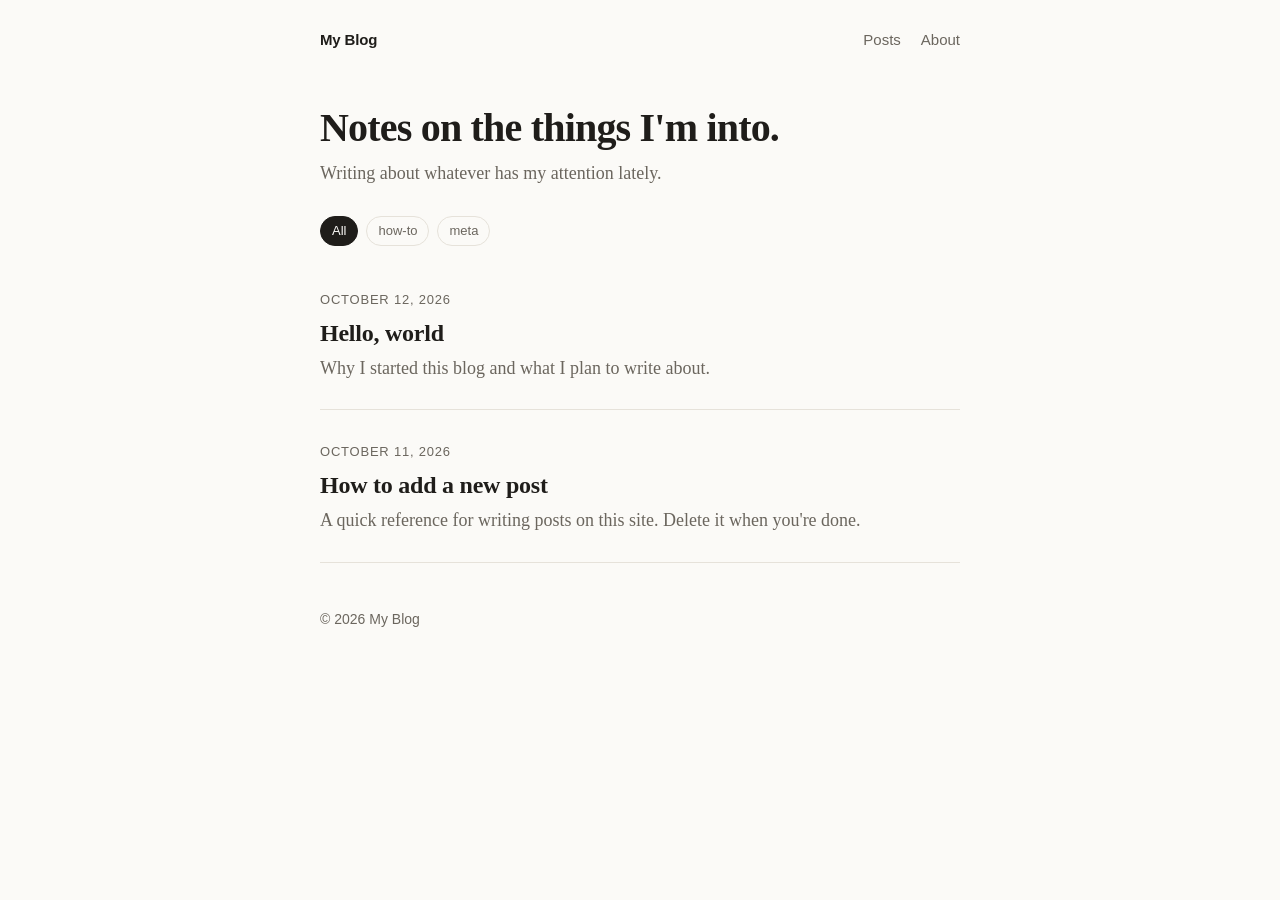
==== index.html @ a69ee1bb "Initial blog Co-Authored-By: Claude Opus 5.5 <noreply@anthropic.com>" ====
<!doctype html>
<html lang="en">
<head>
  <meta charset="utf-8">
  <meta name="viewport" content="width=device-width, initial-scale=1">
  <title>My Blog</title>
  <meta name="description" content="Notes on the things I'm into.">
  <link rel="stylesheet" href="style.css">
</head>
<body>
  <header class="site-header">
    <a class="site-title" href="index.html">My Blog</a>
    <nav><a href="index.html">Posts</a><a href="about.html">About</a></nav>
  </header>

  <main class="wrap">
    <section class="intro">
      <h1>Notes on the things I'm into.</h1>
      <p>Writing about whatever has my attention lately.</p>
    </section>
    <div id="tags" class="tags" aria-label="Filter by topic"></div>
    <ol id="post-list" class="post-list"></ol>
  </main>

  <footer class="site-footer">© <span id="year"></span> My Blog</footer>
  <script src="app.js"></script>
  <script>renderIndex();</script>
</body>
</html>
---- style.css ----
:root {
  --bg: #fbfaf7;
  --fg: #1f1d1a;
  --muted: #6b665e;
  --line: #e6e2da;
  --accent: #b4532a;
  --code-bg: #f1eee8;
  --serif: "Iowan Old Style", "Palatino Linotype", Palatino, Georgia, serif;
  --sans: -apple-system, BlinkMacSystemFont, "Segoe UI", Roboto, sans-serif;
}
@media (prefers-color-scheme: dark) {
  :root {
    --bg: #171614;
    --fg: #ebe7e0;
    --muted: #a19b91;
    --line: #2e2b27;
    --accent: #e08a5f;
    --code-bg: #24221f;
  }
}

* { box-sizing: border-box; }
html { -webkit-text-size-adjust: 100%; }
body {
  margin: 0;
  background: var(--bg);
  color: var(--fg);
  font: 18px/1.65 var(--serif);
}
a { color: var(--accent); text-underline-offset: 3px; }
a:hover { text-decoration-thickness: 2px; }

.site-header, .wrap, .site-footer { max-width: 680px; margin: 0 auto; padding: 0 20px; }
.site-header {
  display: flex; justify-content: space-between; align-items: baseline;
  padding-top: 28px; padding-bottom: 28px;
  font-family: var(--sans); font-size: 15px;
}
.site-title { color: var(--fg); font-weight: 700; text-decoration: none; letter-spacing: -0.01em; }
.site-header nav a { color: var(--muted); text-decoration: none; margin-left: 20px; }
.site-header nav a:hover, .site-header nav a[aria-current] { color: var(--fg); }

.intro h1 { font-size: clamp(30px, 6vw, 40px); line-height: 1.15; margin: 24px 0 8px; letter-spacing: -0.02em; }
.intro p { color: var(--muted); margin: 0 0 28px; }

.tags { display: flex; flex-wrap: wrap; gap: 8px; margin: 0 0 12px; font-family: var(--sans); }
.tag {
  font-size: 13px; padding: 3px 11px; border: 1px solid var(--line); border-radius: 999px;
  color: var(--muted); text-decoration: none;
}
.tag:hover { color: var(--fg); border-color: var(--muted); }
.tag.on { background: var(--fg); color: var(--bg); border-color: var(--fg); }

.post-list { list-style: none; padding: 0; margin: 0; }
.post-list li { padding: 26px 0; border-bottom: 1px solid var(--line); }
.post-list h2 { font-size: 24px; line-height: 1.25; margin: 4px 0 6px; letter-spacing: -0.01em; }
.post-list h2 a { color: var(--fg); text-decoration: none; }
.post-list h2 a:hover { color: var(--accent); }
.post-list p { margin: 0; color: var(--muted); }
time { font-family: var(--sans); font-size: 13px; color: var(--muted); text-transform: uppercase; letter-spacing: 0.06em; }

.post h1 { font-size: clamp(30px, 6vw, 42px); line-height: 1.15; margin: 6px 0 14px; letter-spacing: -0.02em; }
.post header { margin: 16px 0 32px; }
.post h2 { font-size: 24px; margin: 1.8em 0 0.4em; }
.post img { max-width: 100%; height: auto; border-radius: 6px; }
.post blockquote { margin: 1.5em 0; padding-left: 18px; border-left: 3px solid var(--accent); color: var(--muted); }
.post code { font: 0.85em ui-monospace, SFMono-Regular, Menlo, monospace; background: var(--code-bg); padding: 2px 5px; border-radius: 4px; }
.post pre { background: var(--code-bg); padding: 16px; border-radius: 8px; overflow-x: auto; }
.post pre code { padding: 0; background: none; }
.back { font-family: var(--sans); font-size: 15px; text-decoration: none; display: inline-block; margin-top: 32px; }

.site-footer { padding-top: 48px; padding-bottom: 48px; color: var(--muted); font: 14px var(--sans); }
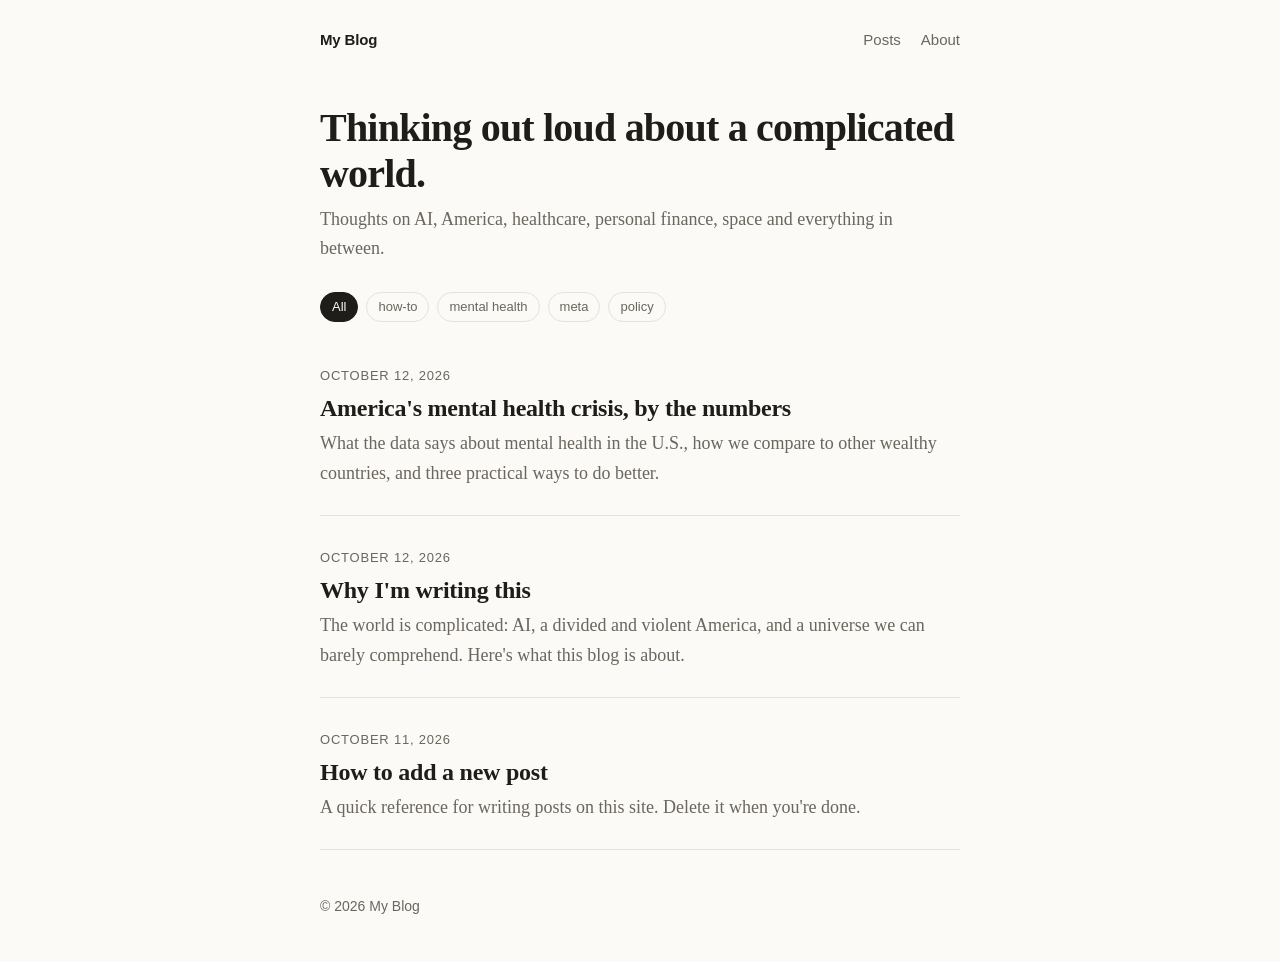
==== commit 46cab9ba: "Add intro post and update home page tagline Replaces the placeholder hello-world post with an intro " ====
--- a/index.html
+++ b/index.html
@@ -4,7 +4,7 @@
   <meta charset="utf-8">
   <meta name="viewport" content="width=device-width, initial-scale=1">
   <title>My Blog</title>
-  <meta name="description" content="Notes on the things I'm into.">
+  <meta name="description" content="Thoughts on AI, America, healthcare, personal finance, space and everything in between.">
   <link rel="stylesheet" href="style.css">
 </head>
 <body>
@@ -15,8 +15,8 @@
 
   <main class="wrap">
     <section class="intro">
-      <h1>Notes on the things I'm into.</h1>
-      <p>Writing about whatever has my attention lately.</p>
+      <h1>Thinking out loud about a complicated world.</h1>
+      <p>Thoughts on AI, America, healthcare, personal finance, space and everything in between.</p>
     </section>
     <div id="tags" class="tags" aria-label="Filter by topic"></div>
     <ol id="post-list" class="post-list"></ol>
--- a/style.css
+++ b/style.css
@@ -70,3 +70,9 @@
 .back { font-family: var(--sans); font-size: 15px; text-decoration: none; display: inline-block; margin-top: 32px; }
 
 .site-footer { padding-top: 48px; padding-bottom: 48px; color: var(--muted); font: 14px var(--sans); }
+
+.post table { border-collapse: collapse; width: 100%; margin: 1.2em 0; font: 15px/1.5 var(--sans); }
+.post th, .post td { text-align: left; padding: 8px 10px; border-bottom: 1px solid var(--line); }
+.post th { color: var(--muted); font-weight: 600; }
+.post hr { border: 0; border-top: 1px solid var(--line); margin: 2.5em 0; }
+.post h3 { font-size: 20px; margin: 1.6em 0 0.3em; }
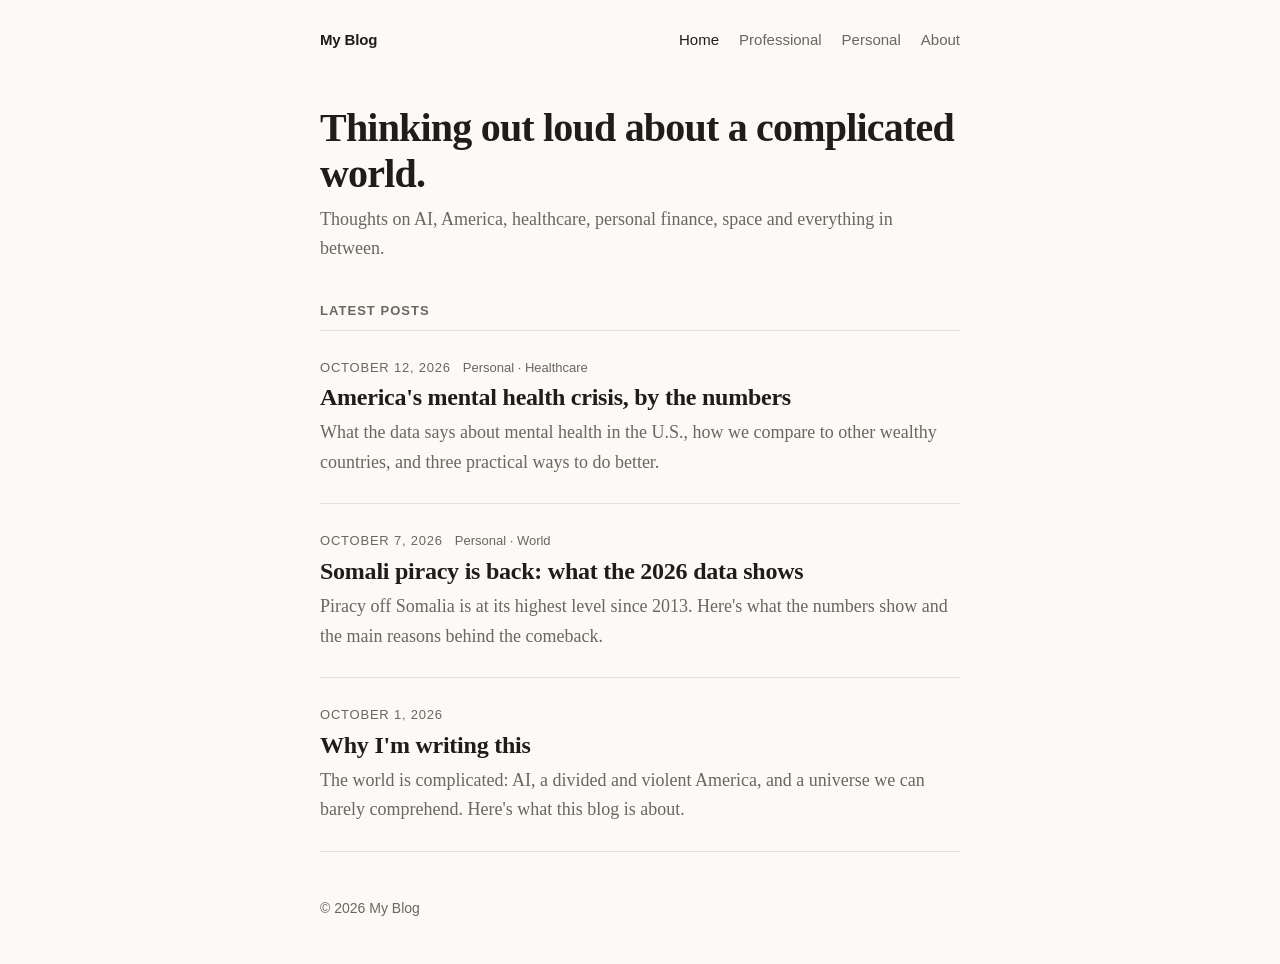
==== commit f395dd08: "Split the blog into Professional and Personal sections by topic Adds professional.html and personal." ====
--- a/index.html
+++ b/index.html
@@ -10,7 +10,7 @@
 <body>
   <header class="site-header">
     <a class="site-title" href="index.html">My Blog</a>
-    <nav><a href="index.html">Posts</a><a href="about.html">About</a></nav>
+    <nav><a href="index.html" aria-current="page">Home</a><a href="professional.html">Professional</a><a href="personal.html">Personal</a><a href="about.html">About</a></nav>
   </header>
 
   <main class="wrap">
@@ -18,7 +18,7 @@
       <h1>Thinking out loud about a complicated world.</h1>
       <p>Thoughts on AI, America, healthcare, personal finance, space and everything in between.</p>
     </section>
-    <div id="tags" class="tags" aria-label="Filter by topic"></div>
+    <h2 class="topic-heading">Latest posts</h2>
     <ol id="post-list" class="post-list"></ol>
   </main>
 
--- a/style.css
+++ b/style.css
@@ -76,3 +76,14 @@
 .post th { color: var(--muted); font-weight: 600; }
 .post hr { border: 0; border-top: 1px solid var(--line); margin: 2.5em 0; }
 .post h3 { font-size: 20px; margin: 1.6em 0 0.3em; }
+
+.site-header { flex-wrap: wrap; gap: 8px 0; }
+.site-header nav a:first-child { margin-left: 0; }
+.site-header nav { display: flex; flex-wrap: wrap; gap: 4px 20px; }
+.site-header nav a { margin-left: 0; }
+.meta { display: flex; flex-wrap: wrap; gap: 4px 12px; align-items: baseline; }
+.place { font-family: var(--sans); font-size: 13px; color: var(--muted); }
+.place a { color: var(--muted); text-decoration: none; }
+.place a:hover { color: var(--accent); }
+.topic-heading { font-family: var(--sans); font-size: 13px; font-weight: 600; text-transform: uppercase; letter-spacing: 0.08em; color: var(--muted); margin: 36px 0 0; padding-bottom: 8px; border-bottom: 1px solid var(--line); }
+.post-list li.empty { color: var(--muted); font-style: italic; padding: 16px 0; }
